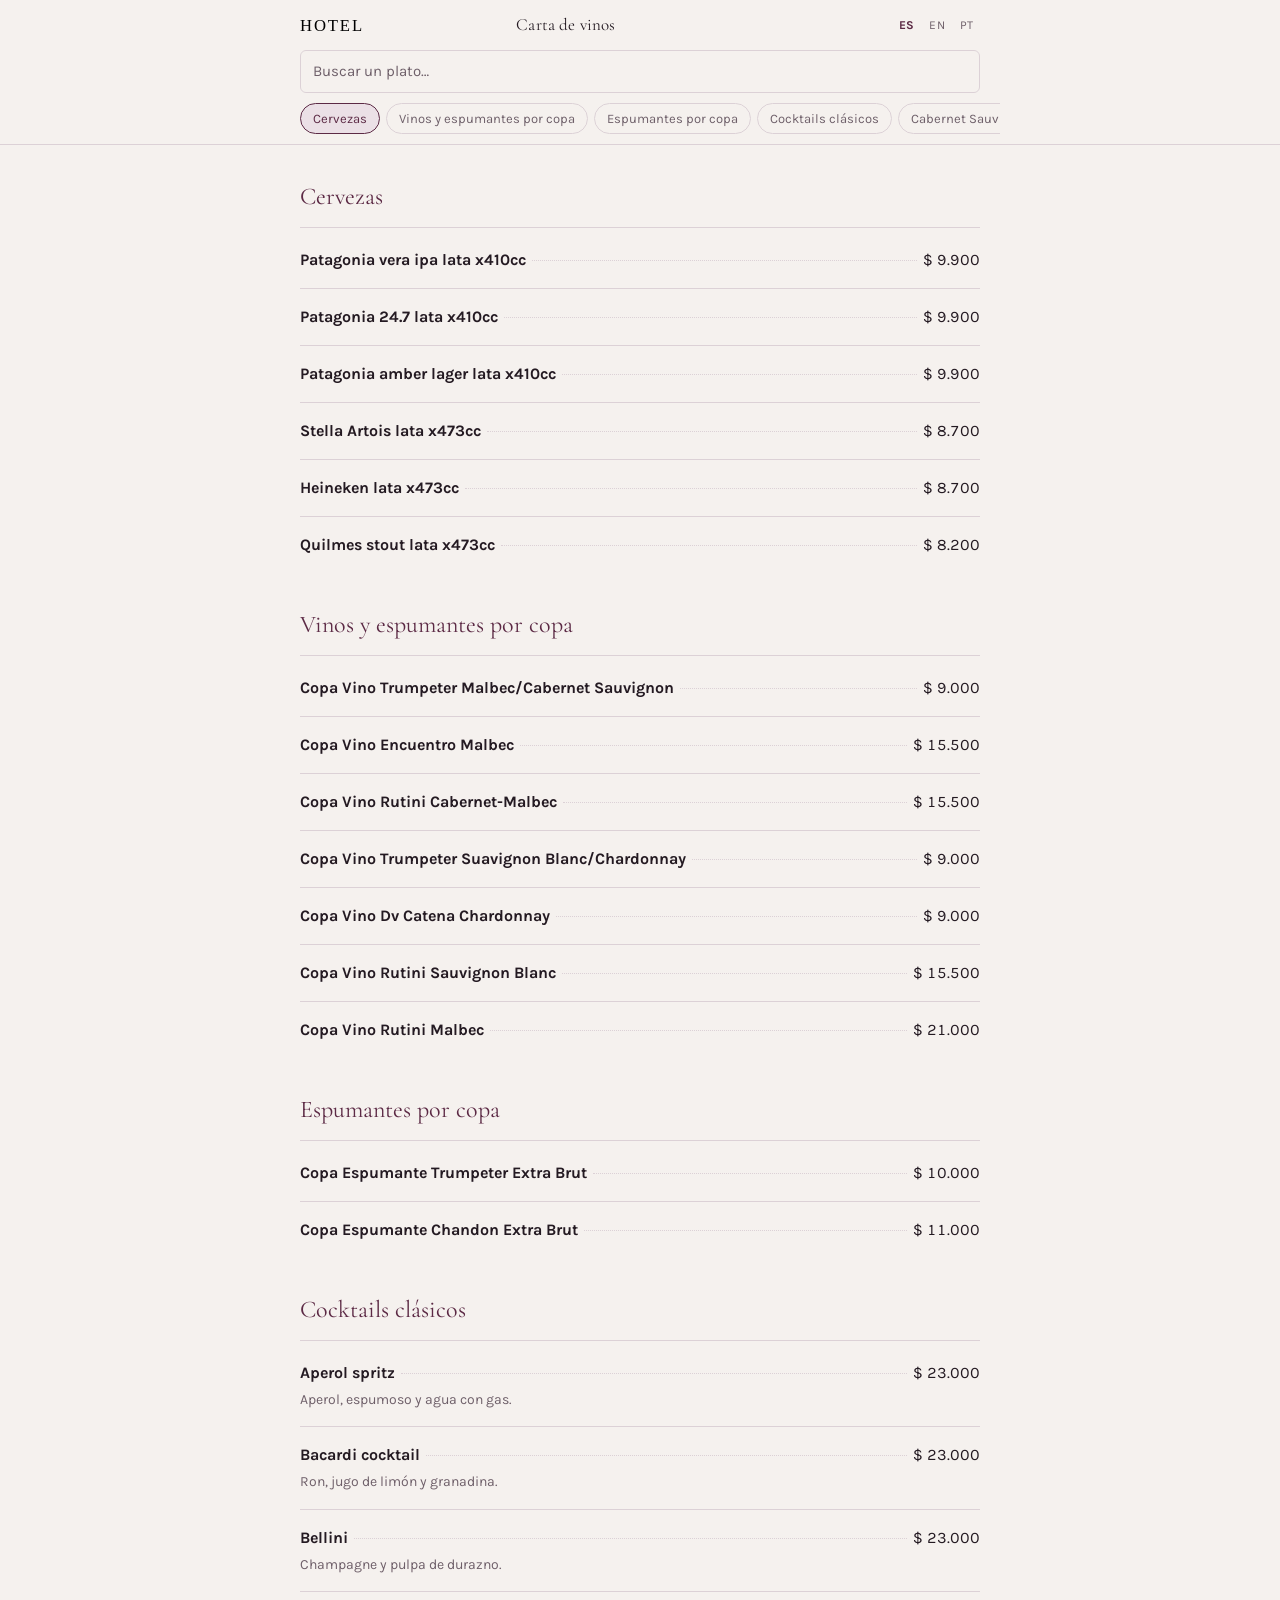
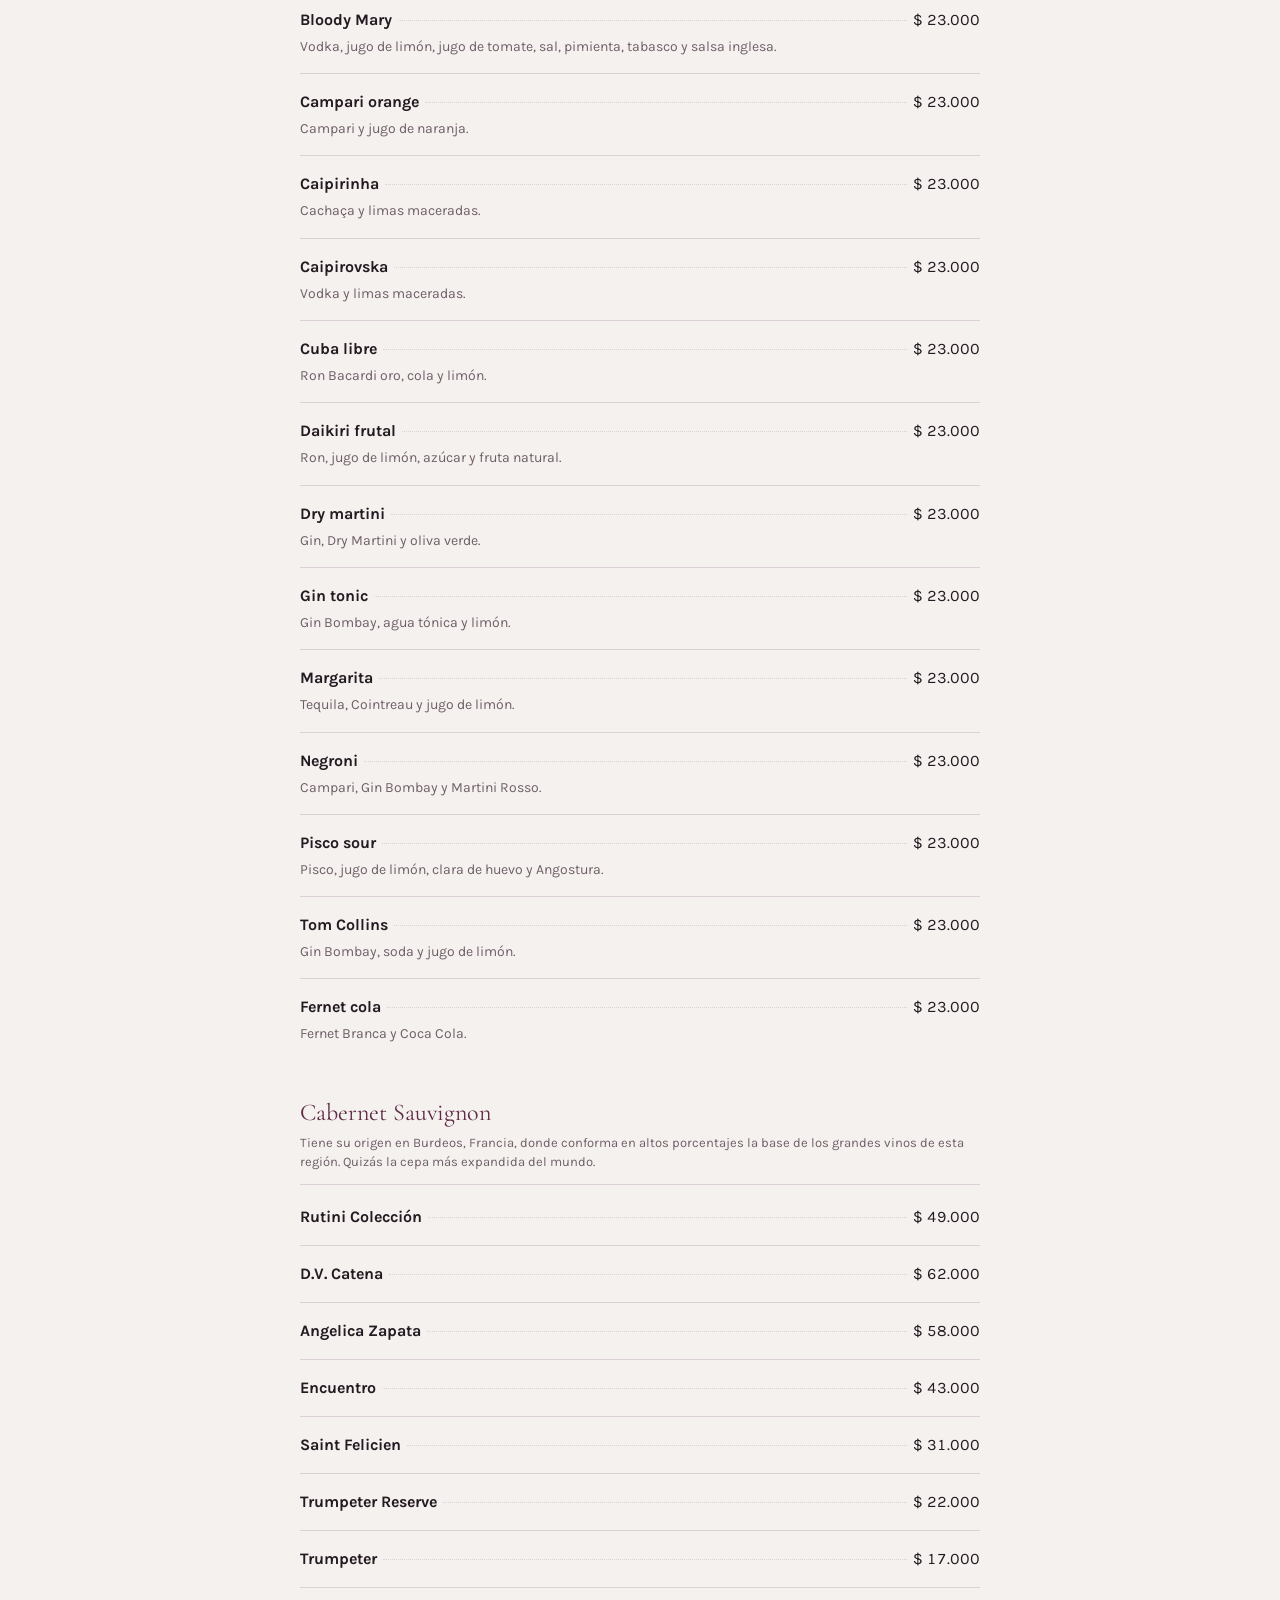
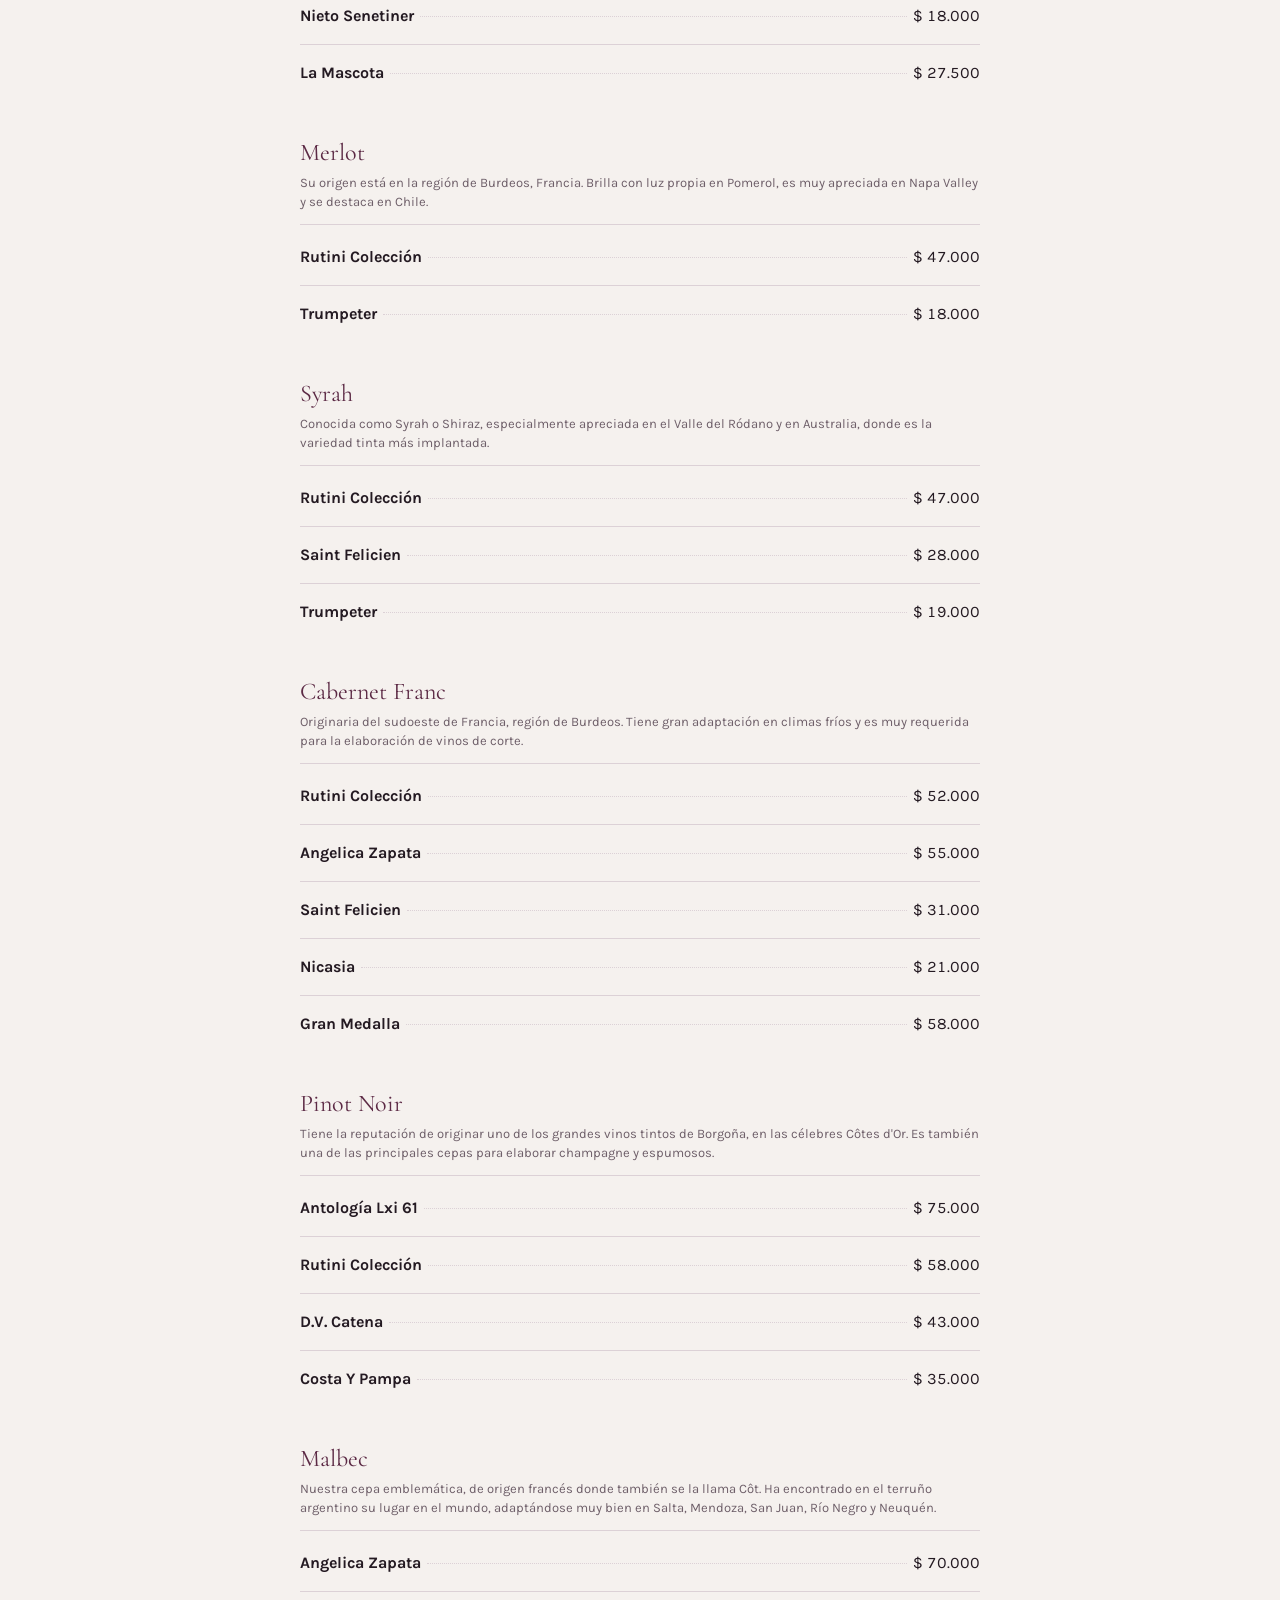
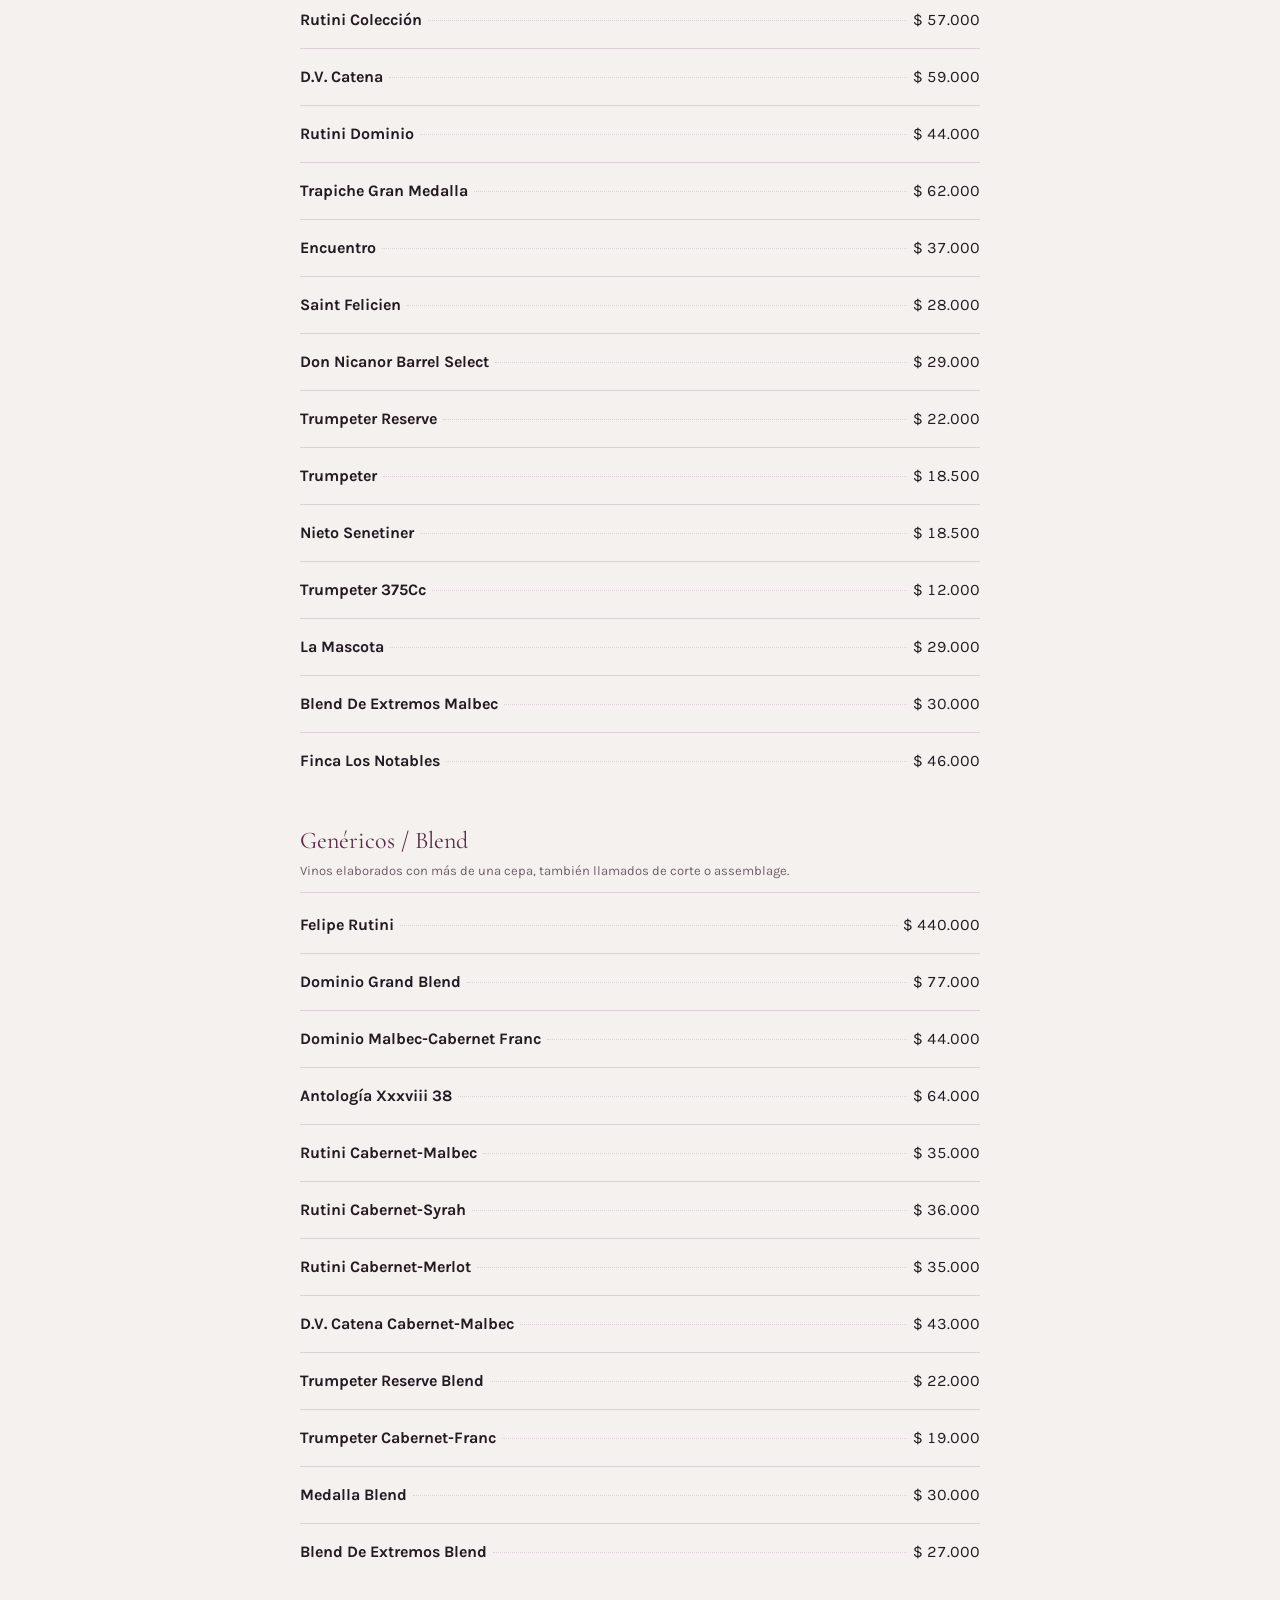
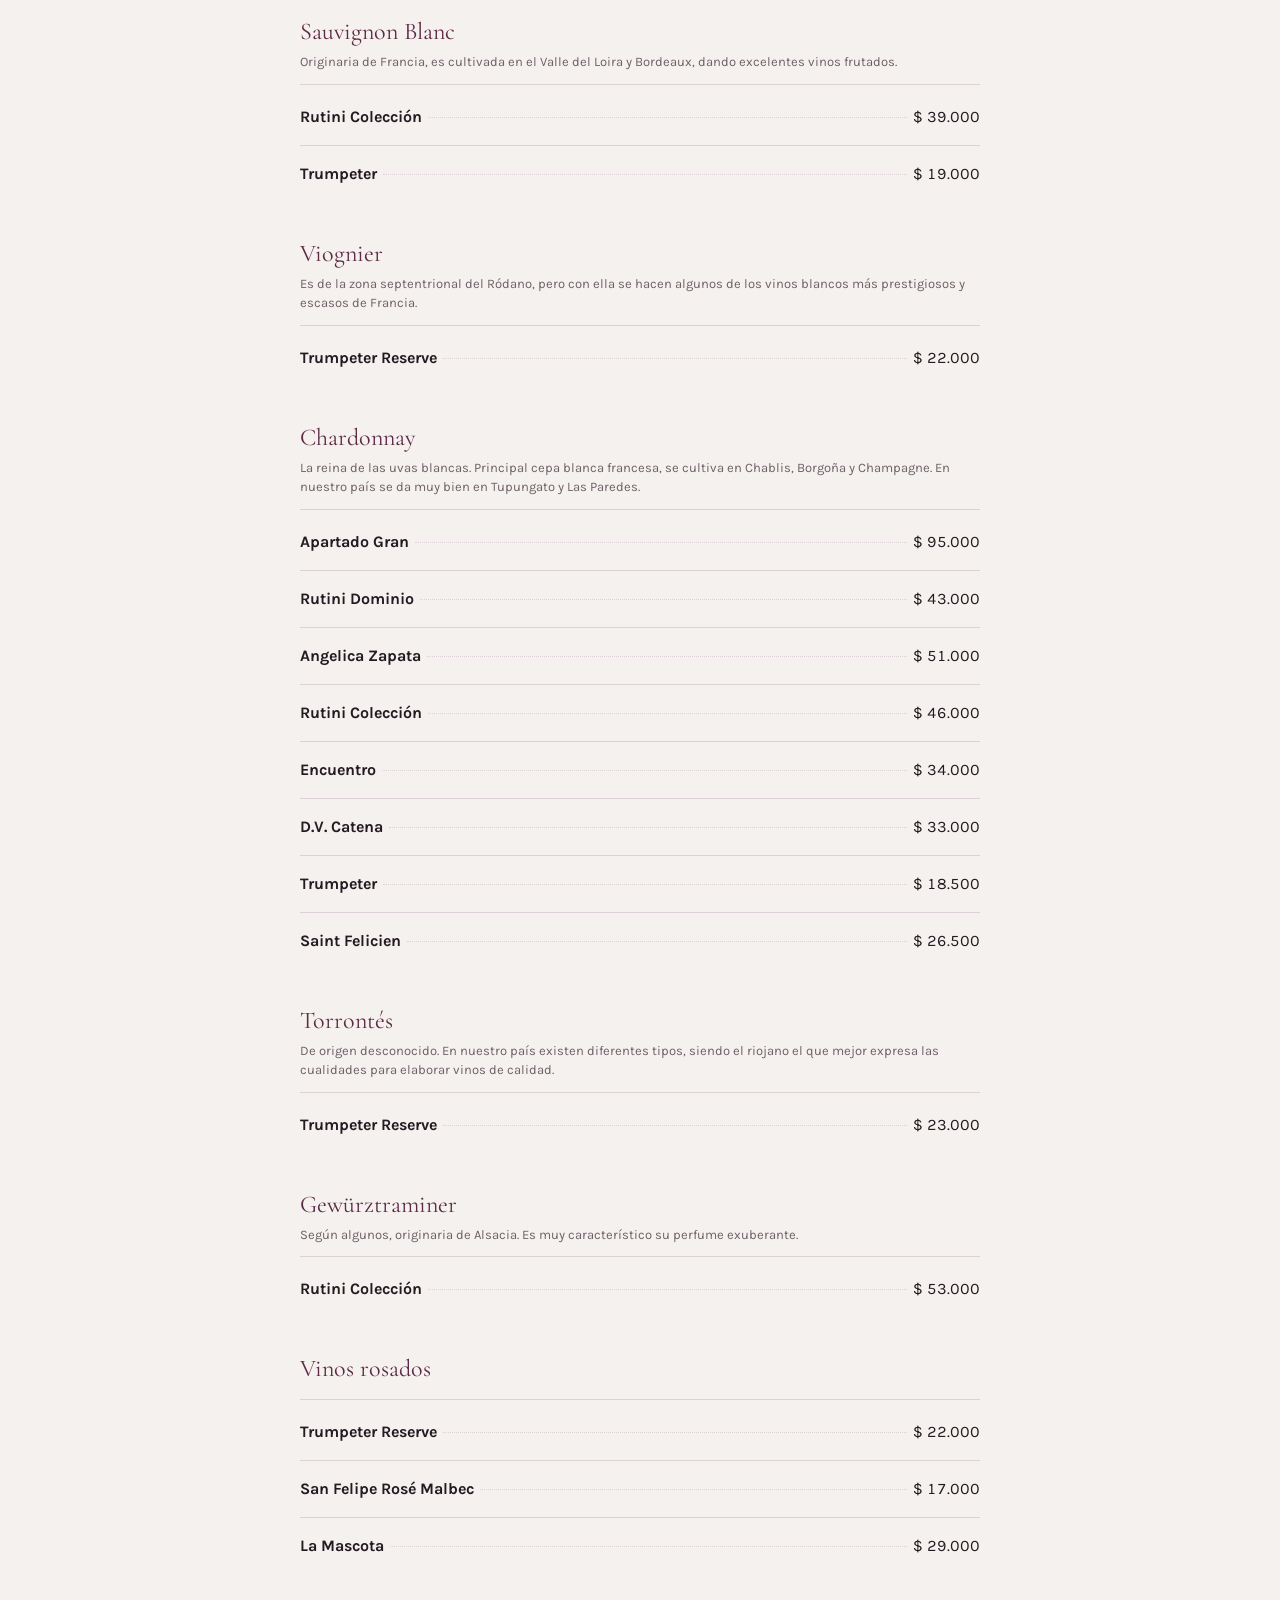
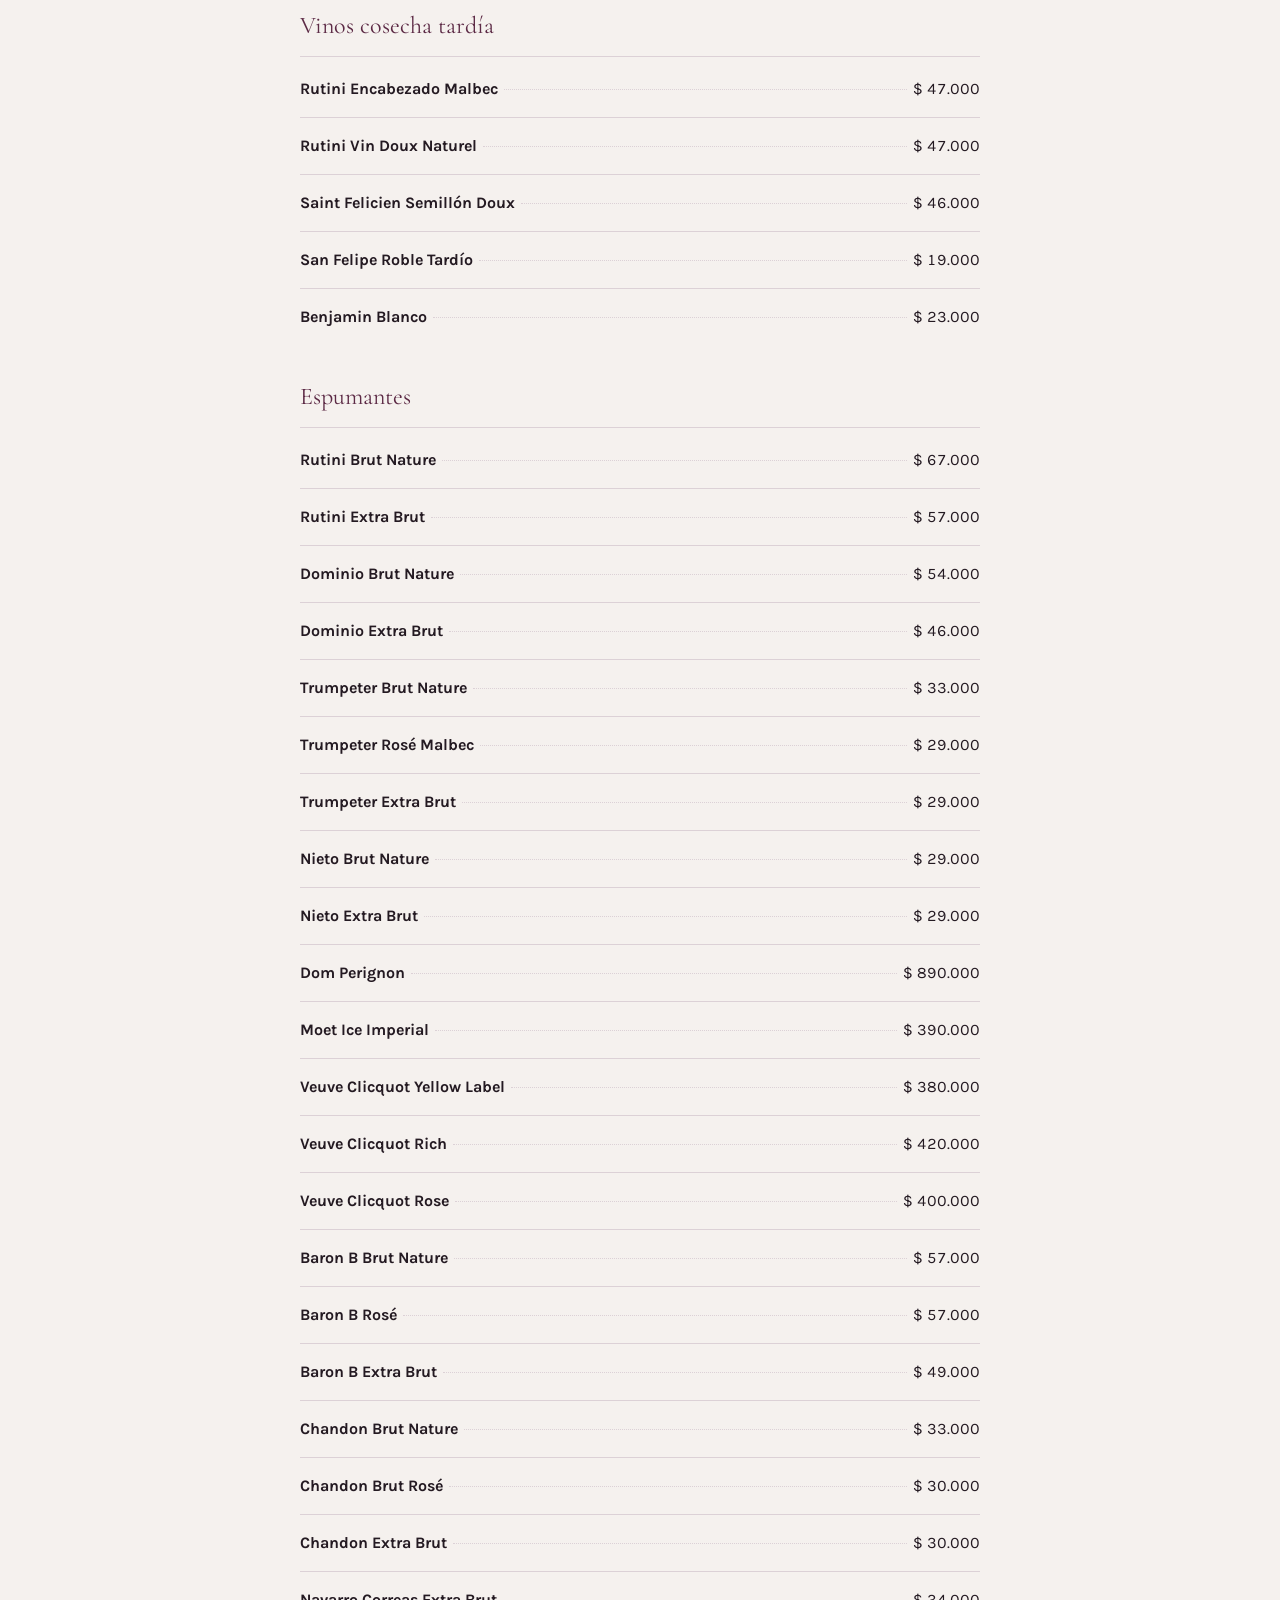
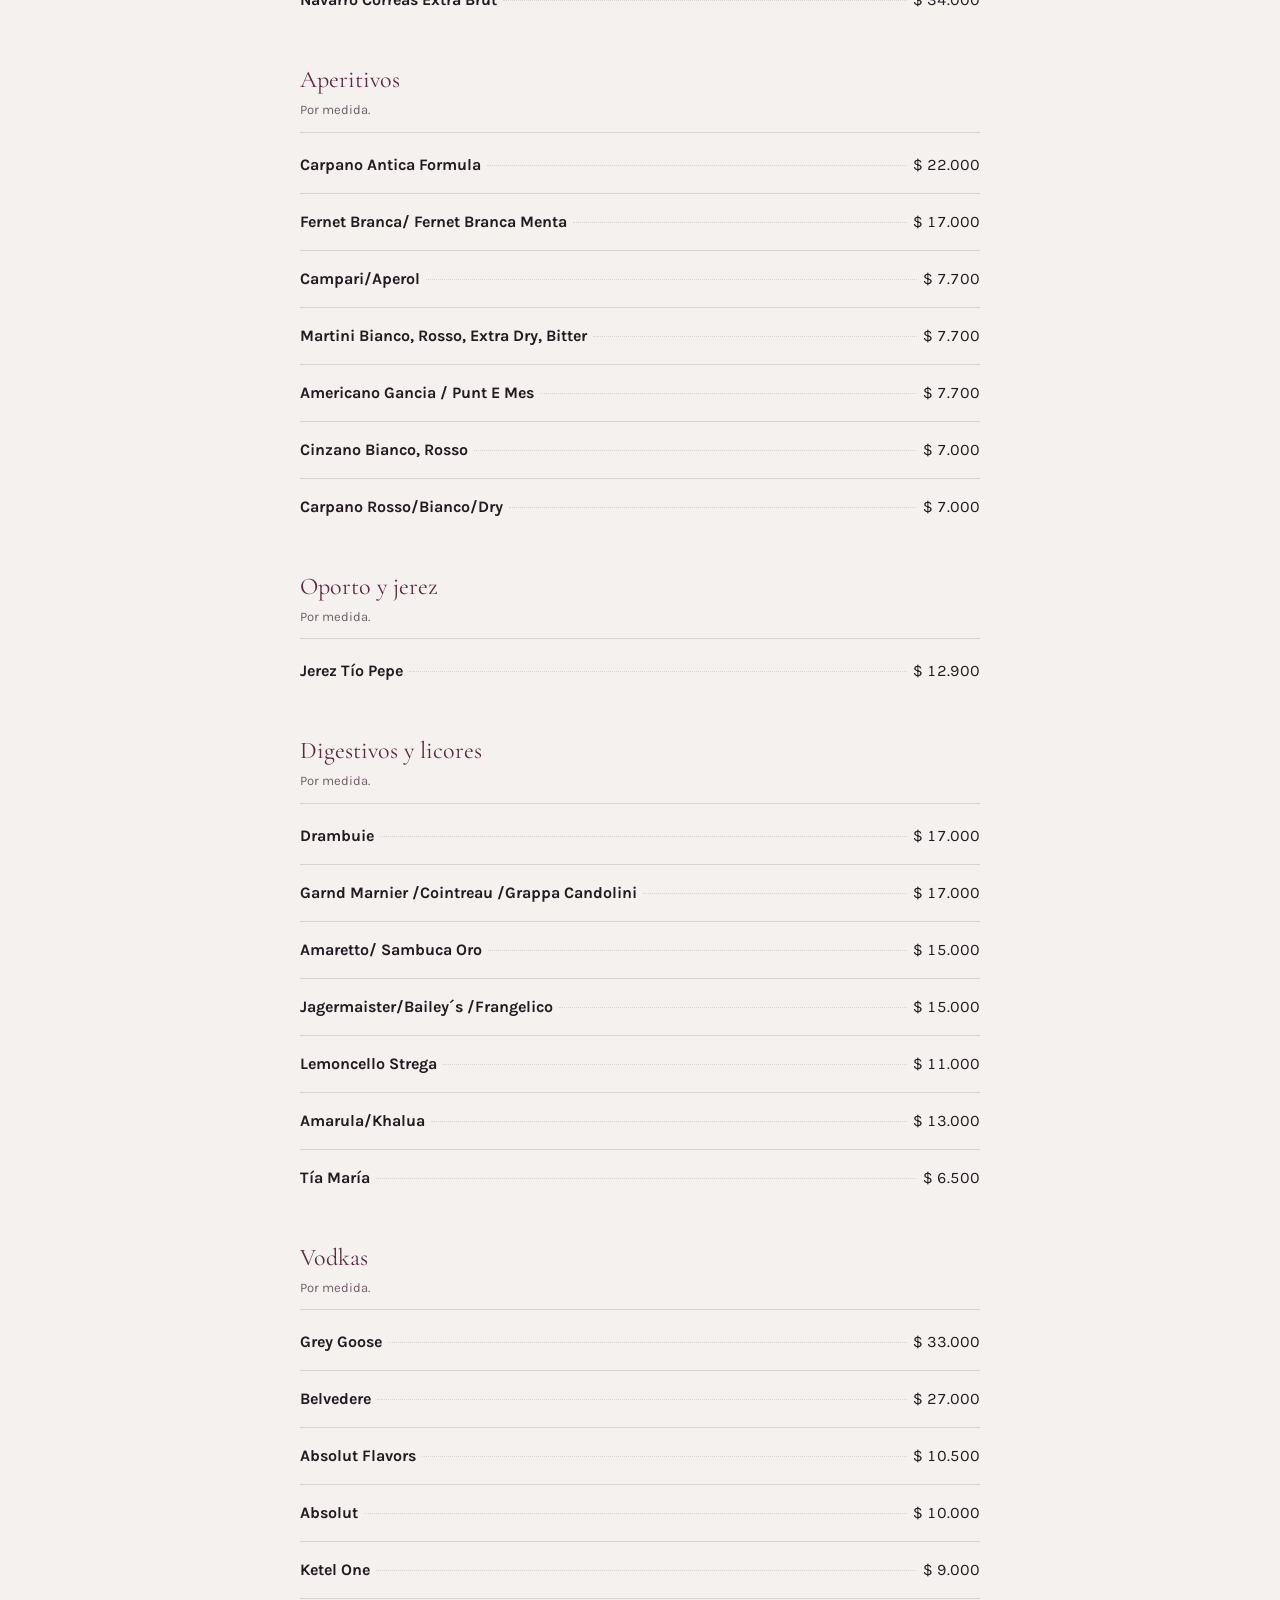
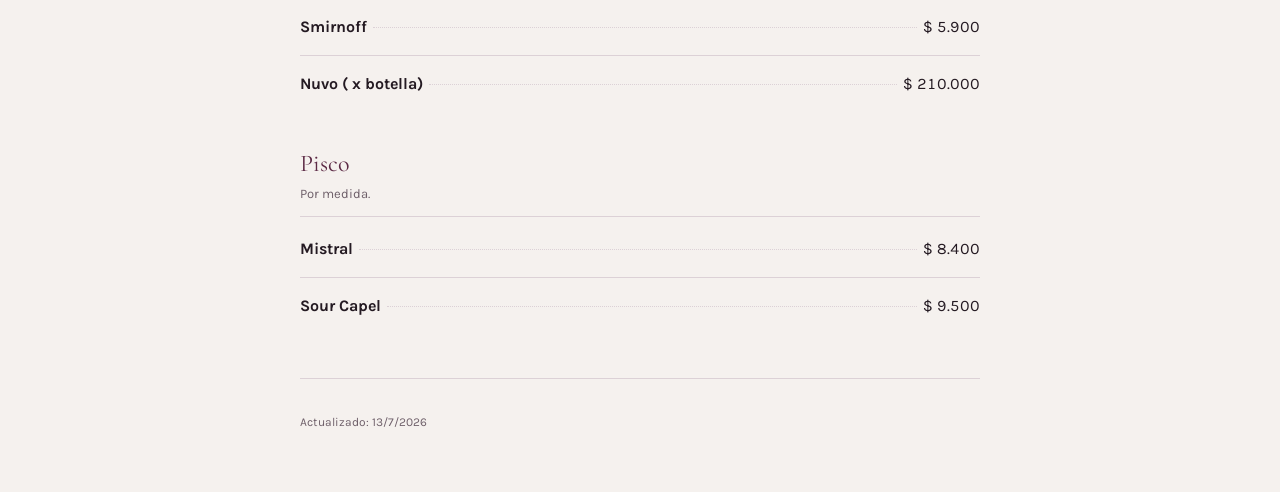
==== carta/carta-vinos/index.html @ 8a918131 "Add files via upload" ====
<!doctype html>
<html lang="es">
<head>
<meta charset="utf-8">
<meta name="viewport" content="width=device-width, initial-scale=1">
<title>Carta de vinos</title>
<meta name="description" content="Carta de Carta de vinos.">
<meta property="og:title" content="Carta de vinos">
<link rel="preconnect" href="https://fonts.googleapis.com">
<link rel="preconnect" href="https://fonts.gstatic.com" crossorigin>
<link href="https://fonts.googleapis.com/css2?family=Karla:wght@400;700&family=Cormorant+Garamond:wght@400;600&family=Libre+Baskerville:wght@400;700&family=Oswald:wght@400;500&display=swap" rel="stylesheet">
<link rel="stylesheet" href="../../assets/css/menu.css">
</head>
<body data-carta="carta-vinos" data-tema="vinos" data-base="../../">
<header class="bar" id="bar"></header>
<main id="app"><p class="empty">Cargando…</p></main>
<script src="../../assets/js/menu.js"></script>
</body>
</html>
---- assets/css/menu.css ----
/* ============================================================
   Cartas digitales — base + temas por carta
   Un solo CSS. El tema se elige con <body data-tema="lb">.
   ============================================================ */

:root {
  --paper: #FBFAF8;
  --ink: #1B1A17;
  --ink-soft: #6B675E;
  --rule: #DFDAD0;
  --accent: #8A6A3B;
  --accent-soft: #F0E9DC;
  --display: "Libre Baskerville", Georgia, serif;
  --body: "Karla", -apple-system, BlinkMacSystemFont, "Segoe UI", sans-serif;
  --maxw: 720px;
}

/* Don Giovanni — ristorante, tinta cálida y burdeos */
[data-tema="dg"] {
  --paper: #F7F2E9;
  --ink: #1E1A16;
  --ink-soft: #756B5C;
  --rule: #DDD2BE;
  --accent: #7A2E38;
  --accent-soft: #EFE2DF;
  --display: "Cormorant Garamond", Georgia, serif;
}

/* Lobby Bar — hotel, azul profundo y bronce */
[data-tema="lb"] {
  --paper: #FBFAF8;
  --ink: #16233A;
  --ink-soft: #6C7789;
  --rule: #DFE2E8;
  --accent: #A67C3D;
  --accent-soft: #F3EADA;
  --display: "Libre Baskerville", Georgia, serif;
}

/* Room Service — sobrio, legible de noche */
[data-tema="rs"] {
  --paper: #FAFAF9;
  --ink: #22262B;
  --ink-soft: #6E747C;
  --rule: #E2E4E6;
  --accent: #3F5B70;
  --accent-soft: #E7EDF2;
  --display: "Libre Baskerville", Georgia, serif;
}

/* Pool Snack — luz, agua */
[data-tema="pool"] {
  --paper: #FBFCFC;
  --ink: #12312F;
  --ink-soft: #5E7370;
  --rule: #D8E5E2;
  --accent: #0F7168;
  --accent-soft: #E0F0ED;
  --display: "Libre Baskerville", Georgia, serif;
}

/* La Federala — parrilla, brasa */
[data-tema="lf"] {
  --paper: #F6F1E8;
  --ink: #211E1B;
  --ink-soft: #6F675E;
  --rule: #DBD2C4;
  --accent: #A63D22;
  --accent-soft: #F1E1DA;
  --display: "Oswald", Impact, sans-serif;
}

/* Carta de vinos — bodega */
[data-tema="vinos"] {
  --paper: #F5F1EE;
  --ink: #241A22;
  --ink-soft: #6E5F69;
  --rule: #DCD1D6;
  --accent: #5C2A45;
  --accent-soft: #EBE0E6;
  --display: "Cormorant Garamond", Georgia, serif;
}

* { box-sizing: border-box; }

body {
  margin: 0;
  background: var(--paper);
  color: var(--ink);
  font-family: var(--body);
  font-size: 16px;
  line-height: 1.5;
  -webkit-font-smoothing: antialiased;
}

.wrap { max-width: var(--maxw); margin: 0 auto; padding: 0 20px; }

/* ---------- barra superior ---------- */
.bar {
  position: sticky; top: 0; z-index: 20;
  background: color-mix(in srgb, var(--paper) 92%, transparent);
  backdrop-filter: saturate(1.4) blur(8px);
  border-bottom: 1px solid var(--rule);
}
.bar__top {
  display: flex; align-items: center; gap: 12px;
  padding: 12px 20px; max-width: var(--maxw); margin: 0 auto;
}
.bar__logo { height: 26px; width: auto; }
.bar__name {
  font-family: var(--display); font-size: 17px; font-weight: 400;
  letter-spacing: .01em; margin: 0; flex: 1; white-space: nowrap;
  overflow: hidden; text-overflow: ellipsis;
}
.bar__lang { display: flex; gap: 2px; }
.bar__lang button {
  border: 0; background: none; font: inherit; font-size: 12px;
  text-transform: uppercase; letter-spacing: .06em;
  color: var(--ink-soft); padding: 4px 6px; cursor: pointer; border-radius: 4px;
}
.bar__lang button[aria-pressed="true"] { color: var(--accent); font-weight: 700; }

.search { padding: 0 20px 10px; max-width: var(--maxw); margin: 0 auto; }
.search input {
  width: 100%; padding: 9px 12px; font: inherit; font-size: 15px;
  color: var(--ink); background: transparent;
  border: 1px solid var(--rule); border-radius: 6px;
}
.search input::placeholder { color: var(--ink-soft); }
.search input:focus { outline: 2px solid var(--accent); outline-offset: 1px; border-color: transparent; }

/* chips de sección */
.chips {
  display: flex; gap: 6px; overflow-x: auto; scrollbar-width: none;
  padding: 0 20px 10px; max-width: var(--maxw); margin: 0 auto;
  -webkit-overflow-scrolling: touch;
}
.chips::-webkit-scrollbar { display: none; }
.chips a {
  flex: 0 0 auto; font-size: 13px; text-decoration: none; white-space: nowrap;
  color: var(--ink-soft); border: 1px solid var(--rule); border-radius: 999px;
  padding: 5px 12px; transition: background .15s, color .15s, border-color .15s;
}
.chips a[aria-current="true"] {
  color: var(--accent); border-color: var(--accent); background: var(--accent-soft);
}

/* ---------- portada ---------- */
.hero { text-align: center; padding: 40px 20px 28px; }
.hero__logo { height: 54px; width: auto; margin-bottom: 14px; }
.hero__title {
  font-family: var(--display); font-weight: 400; font-size: 34px;
  line-height: 1.15; margin: 0 0 6px;
}
.hero__meta { font-size: 12px; color: var(--ink-soft); letter-spacing: .04em; }

/* ---------- secciones ---------- */
.sec { padding-top: 34px; scroll-margin-top: 118px; }
.sec__foto {
  display: block; width: 100%; height: 168px; object-fit: cover;
  border-radius: 10px; margin-bottom: 18px; background: var(--accent-soft);
}
.sec__title {
  font-family: var(--display); font-weight: 400; font-size: 24px; margin: 0 0 2px;
  color: var(--accent);
}
.sec__note { font-size: 13px; color: var(--ink-soft); margin: 0 0 6px; }
.sec__rule { border: 0; border-top: 1px solid var(--rule); margin: 12px 0 4px; }

/* ---------- items: la firma es el punteado hasta el precio ---------- */
.item { padding: 16px 0; border-bottom: 1px solid var(--rule); }
.item:last-child { border-bottom: 0; }
.item__head { display: flex; align-items: baseline; gap: 6px; }
.item__name { font-weight: 700; font-size: 16px; }
.item__dots {
  flex: 1; border-bottom: 1px dotted var(--rule);
  transform: translateY(-4px); min-width: 16px;
}
.item__price {
  font-variant-numeric: tabular-nums; font-size: 16px; white-space: nowrap;
  color: var(--ink);
}
.item__desc { margin: 5px 0 0; font-size: 14px; color: var(--ink-soft); line-height: 1.45; }
.item__tags { display: flex; flex-wrap: wrap; gap: 5px; margin-top: 7px; }
.tag {
  font-size: 10px; letter-spacing: .07em; text-transform: uppercase;
  border: 1px solid var(--rule); color: var(--ink-soft);
  border-radius: 3px; padding: 2px 6px;
}
.tag--nuevo, .tag--sugerencia_chef, .tag--promo_3x4 {
  border-color: var(--accent); color: var(--accent); background: var(--accent-soft);
}

/* ---------- pie ---------- */
.foot {
  margin-top: 44px; padding: 22px 0 48px; border-top: 1px solid var(--rule);
  font-size: 12px; color: var(--ink-soft); line-height: 1.6;
}
.foot a { color: var(--accent); }

.empty { padding: 40px 0; text-align: center; color: var(--ink-soft); font-size: 15px; }

/* ---------- home / selector ---------- */
.cards { display: grid; gap: 12px; padding: 8px 0 48px; }
.card {
  display: flex; align-items: center; justify-content: space-between; gap: 12px;
  padding: 18px 20px; text-decoration: none; color: var(--ink);
  border: 1px solid var(--rule); border-radius: 10px; background: #fff;
}
.card:hover, .card:focus-visible { border-color: var(--accent); outline: none; }
.card__name { font-family: var(--display); font-size: 20px; }
.card__meta { font-size: 12px; color: var(--ink-soft); }
.card__arrow { color: var(--accent); }

@media (prefers-reduced-motion: reduce) {
  * { transition: none !important; scroll-behavior: auto !important; }
}
html { scroll-behavior: smooth; }
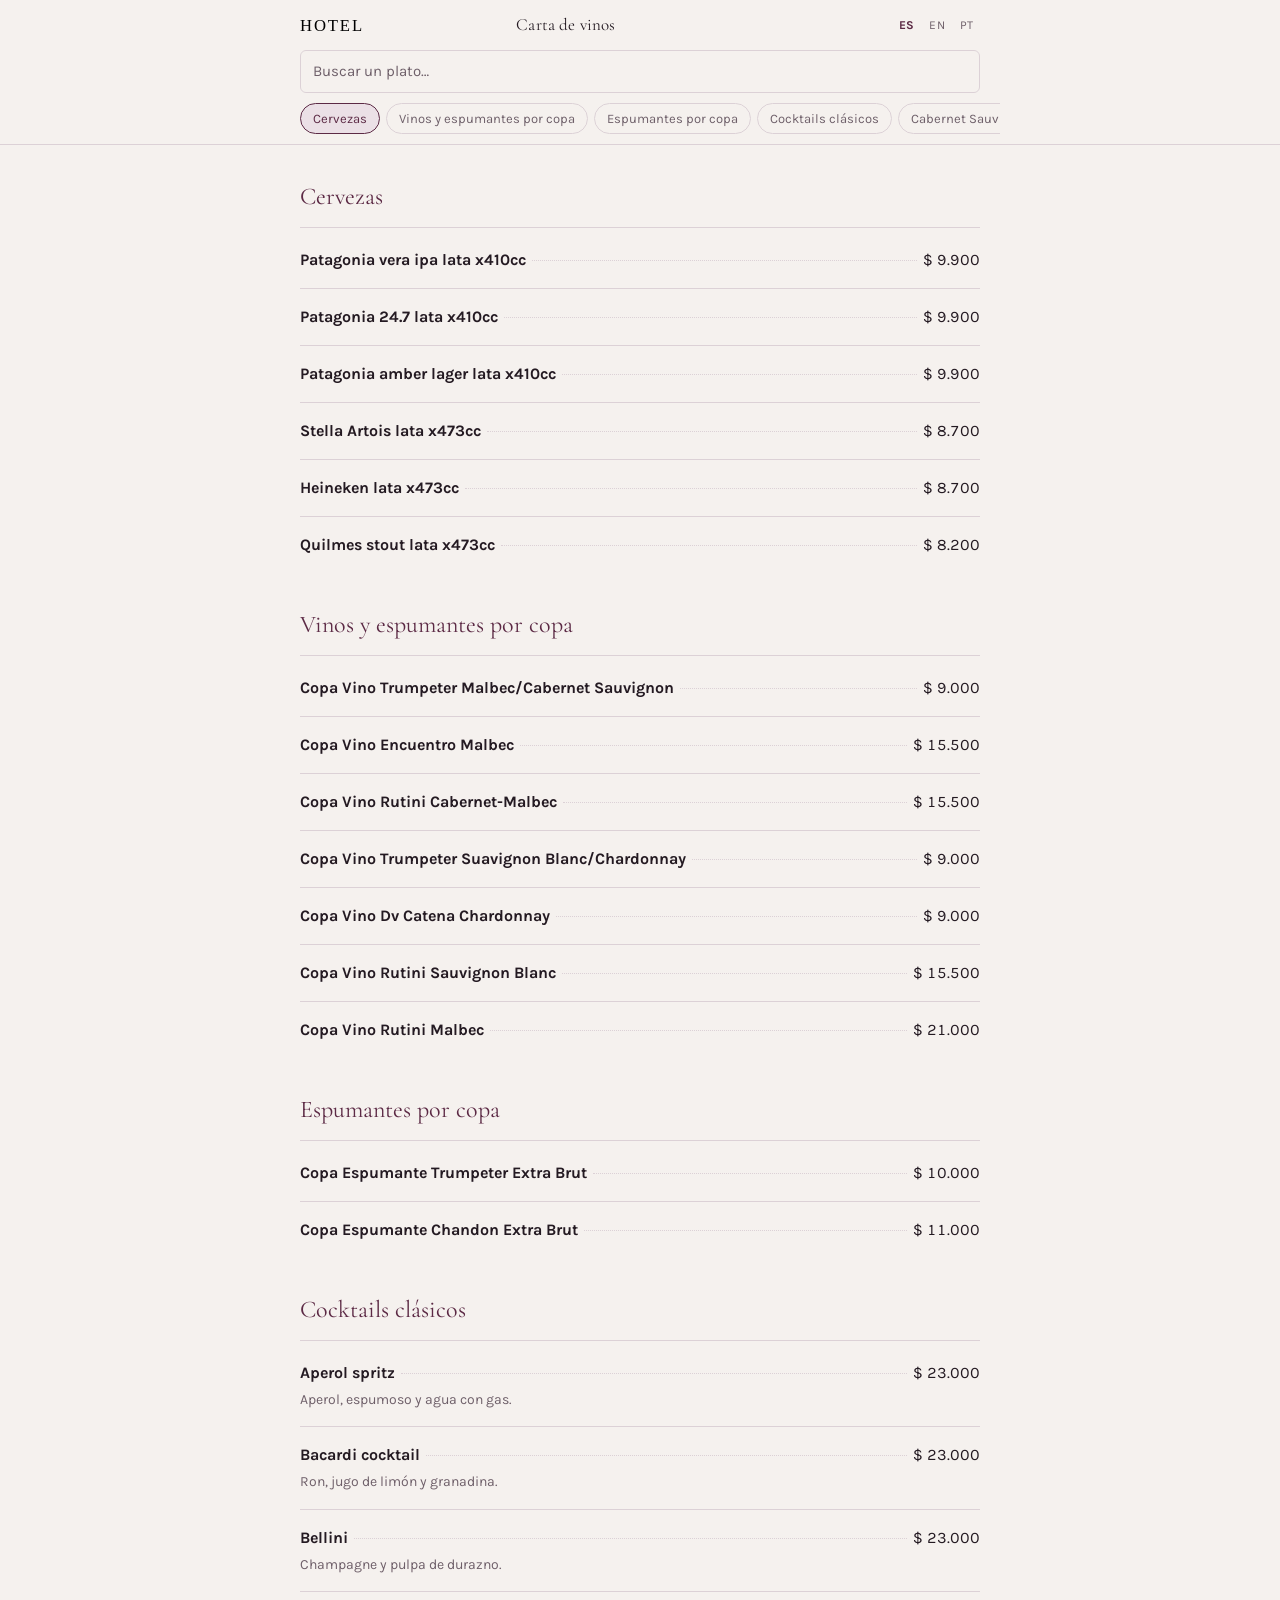
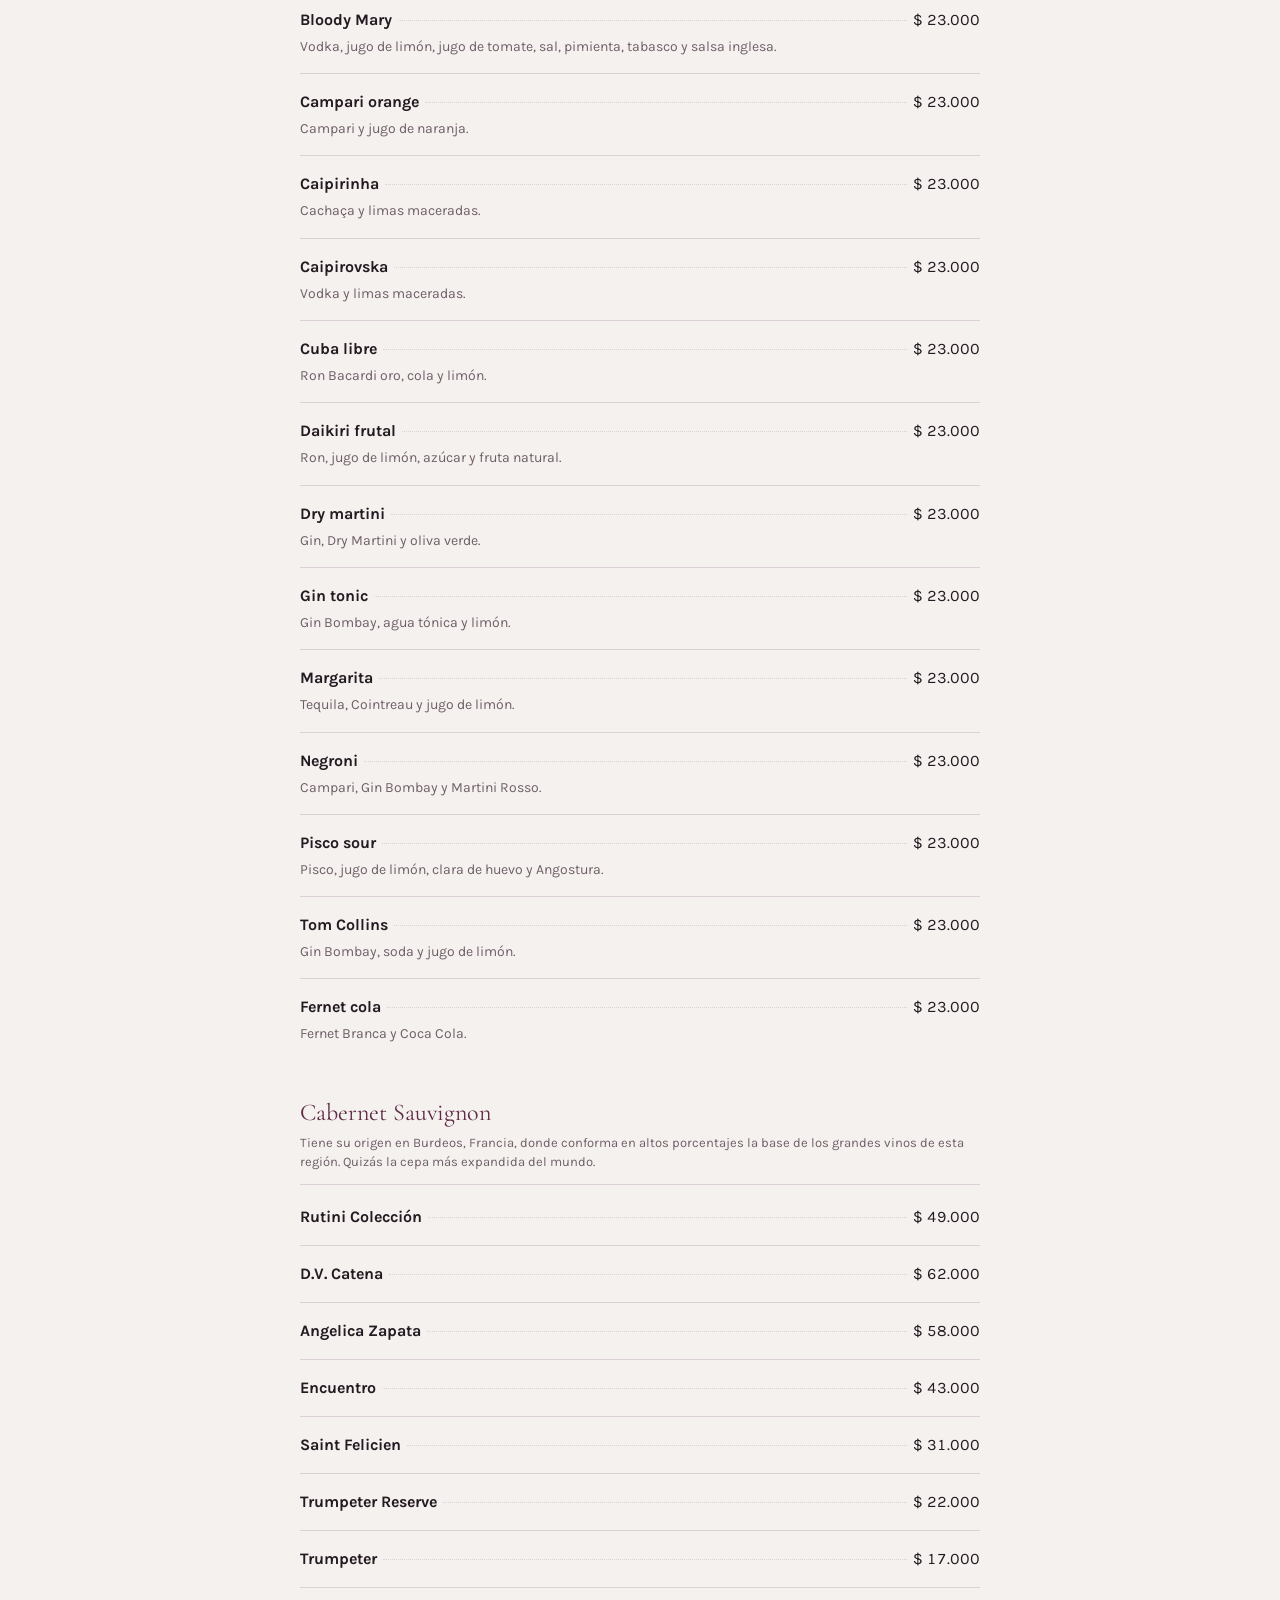
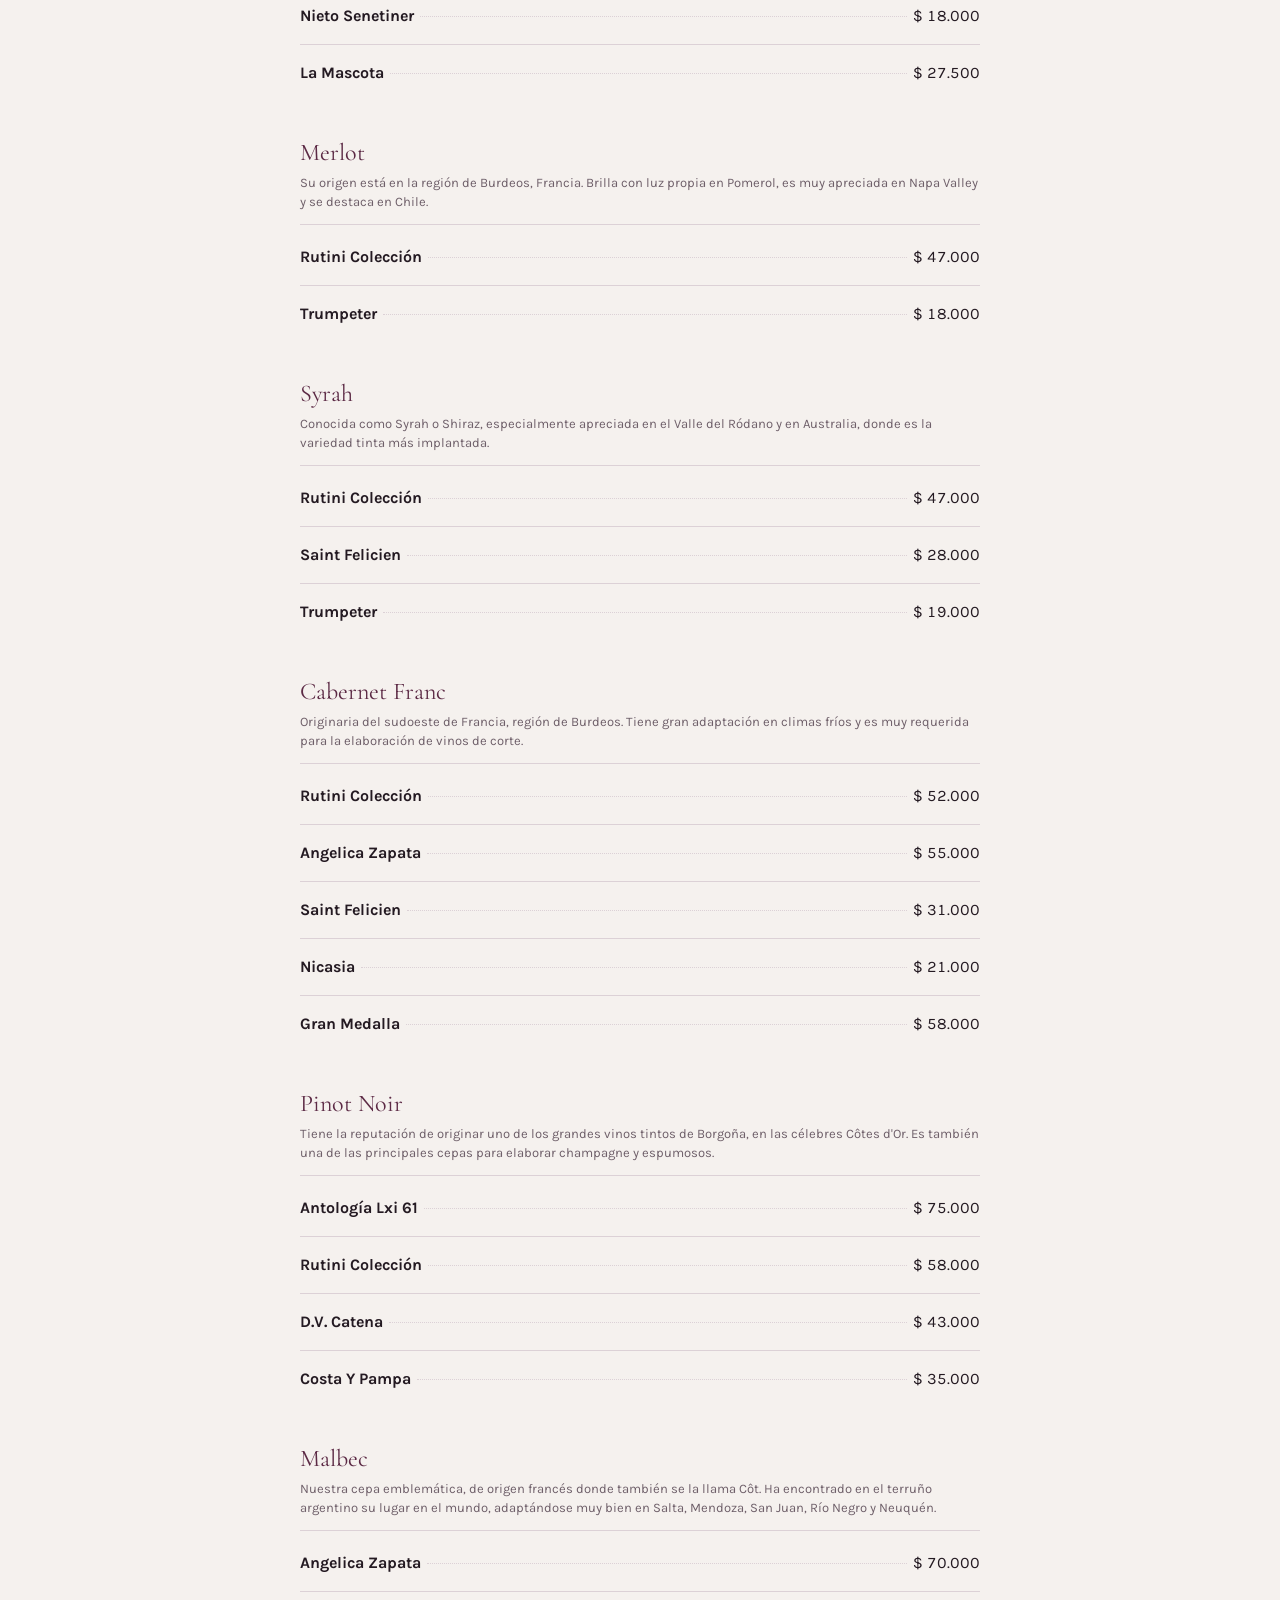
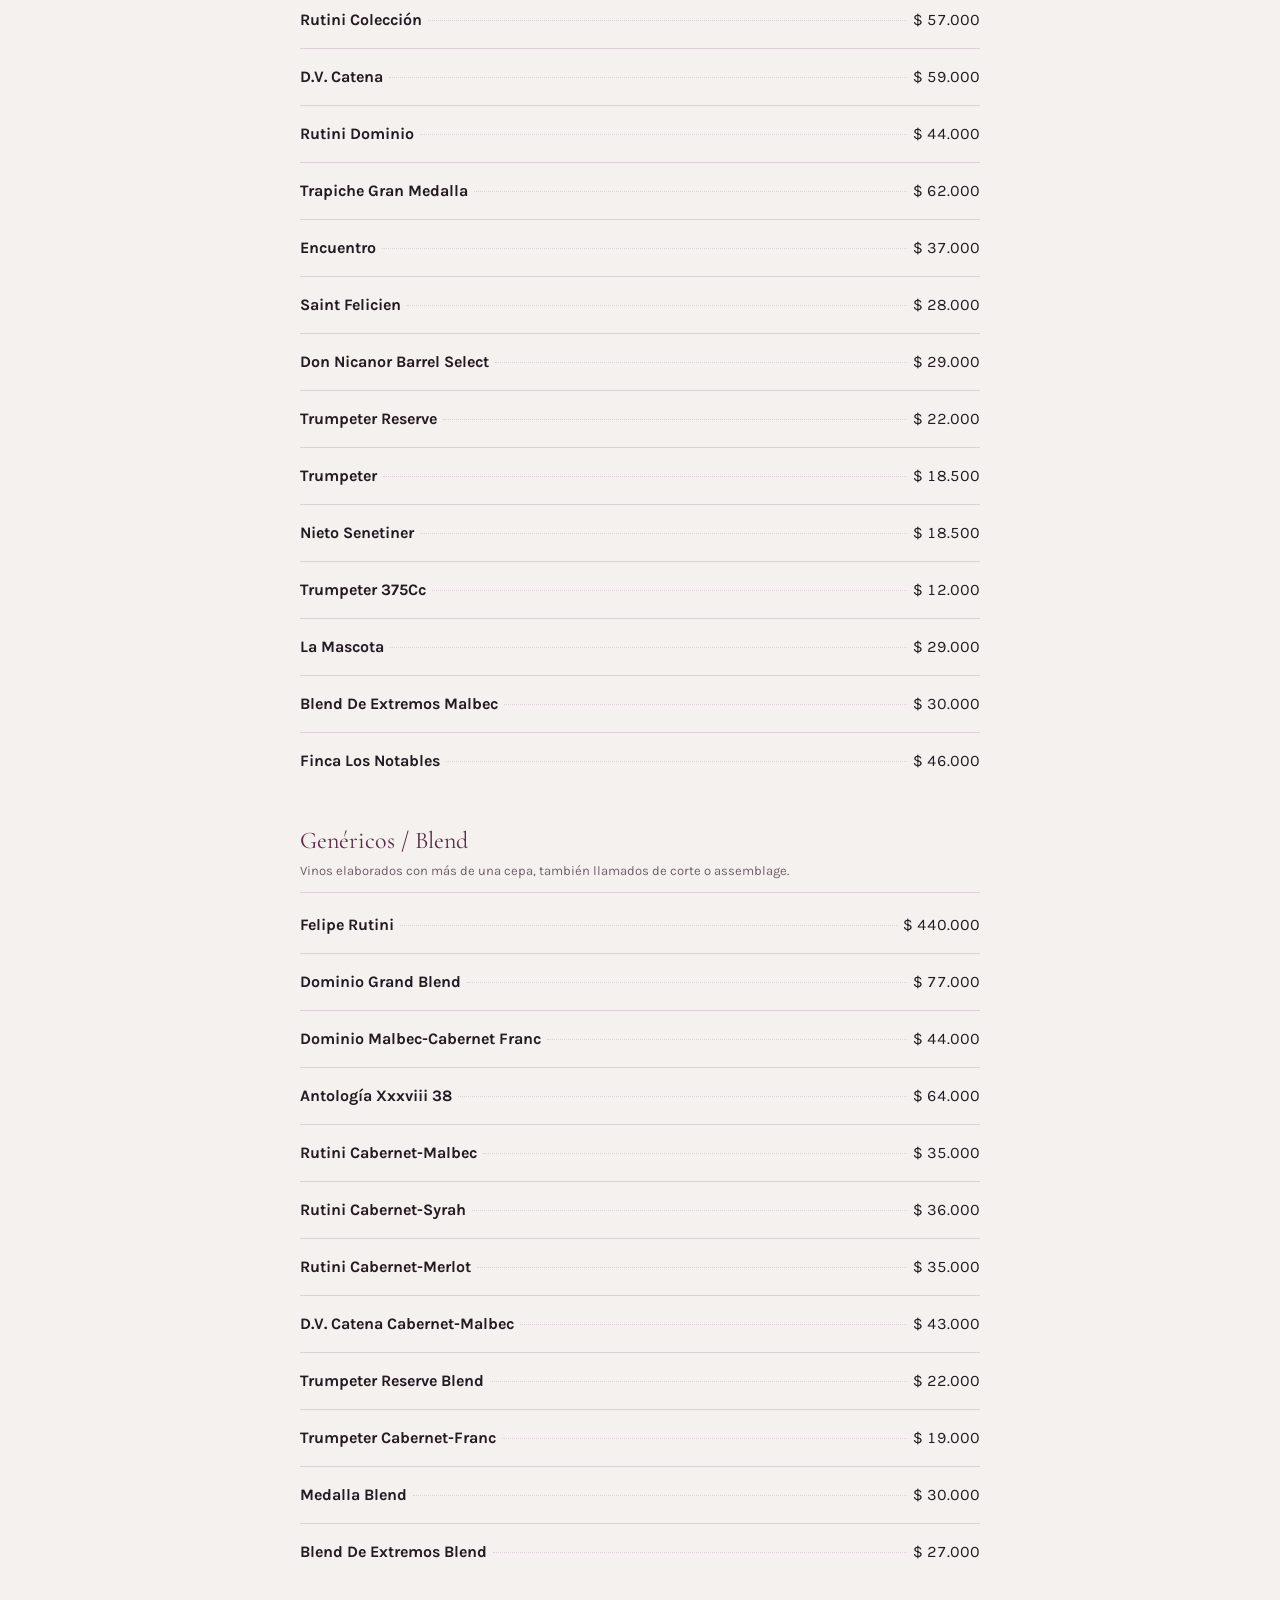
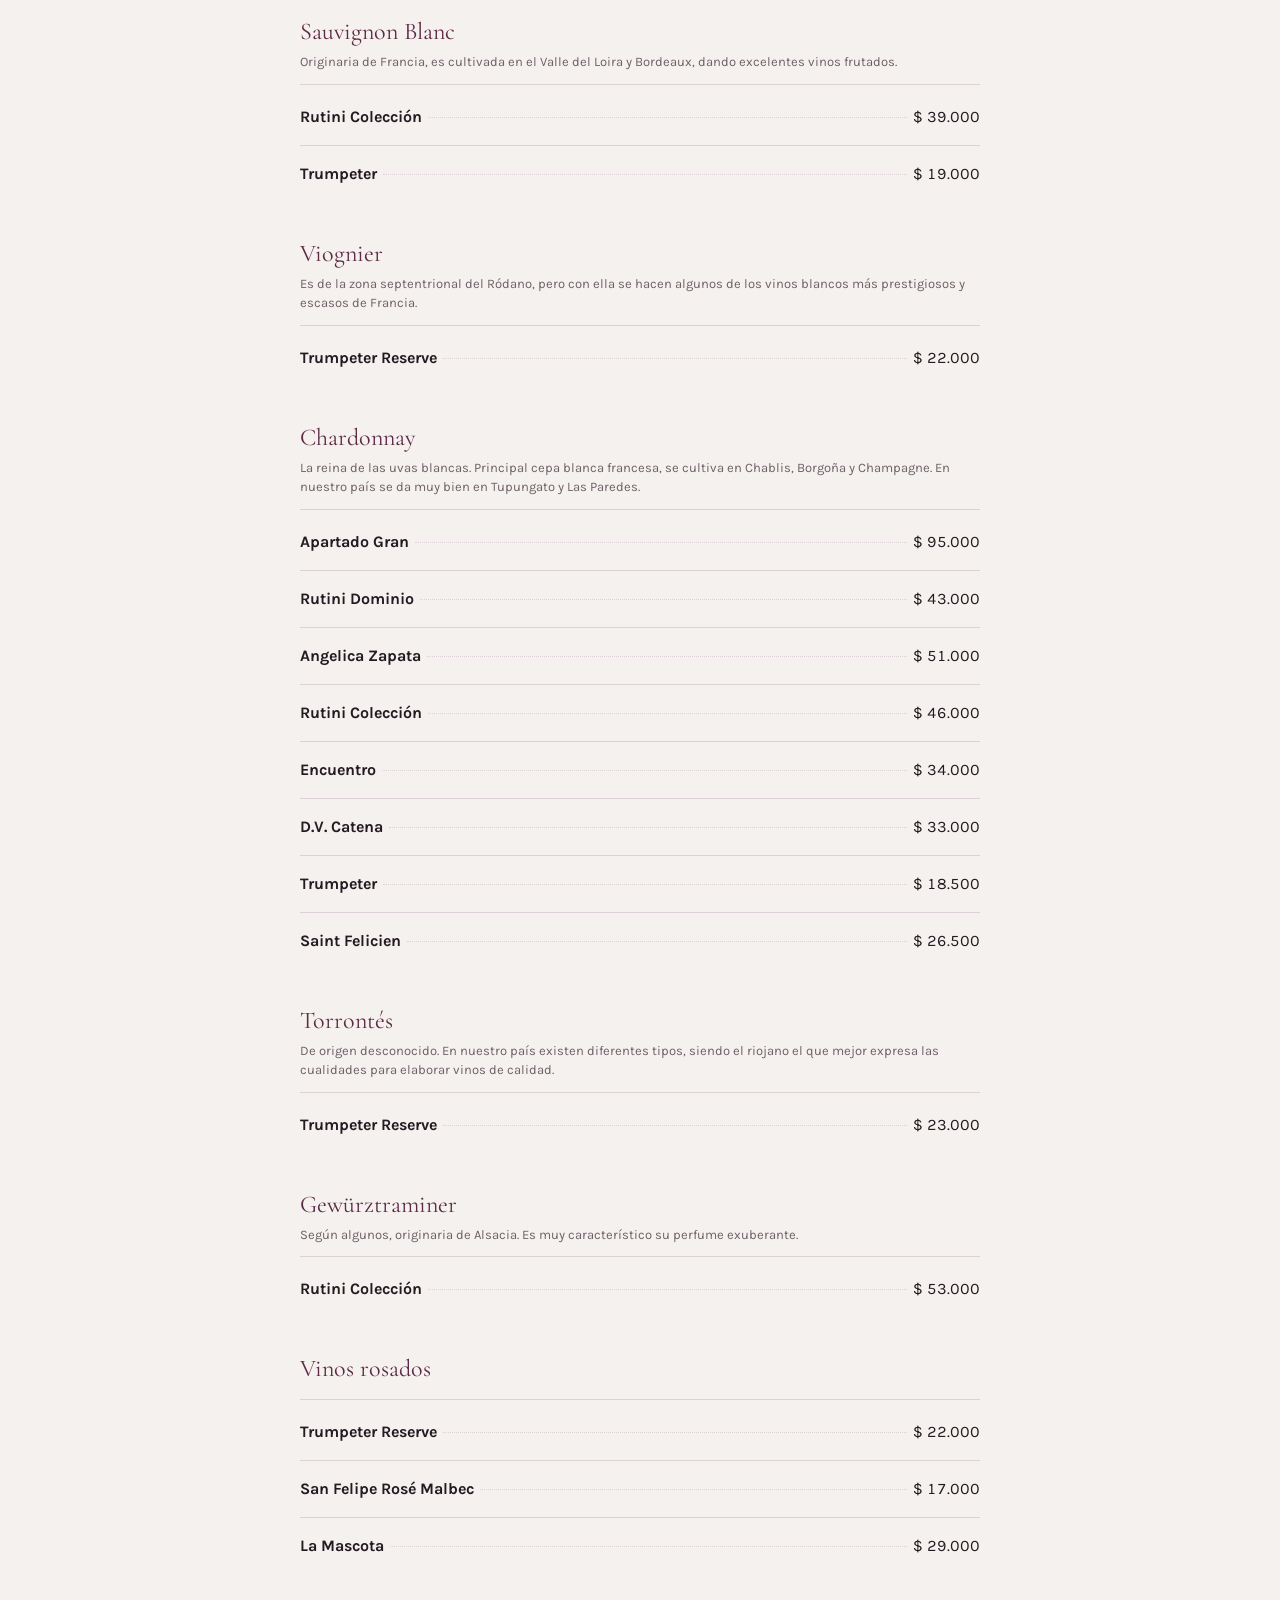
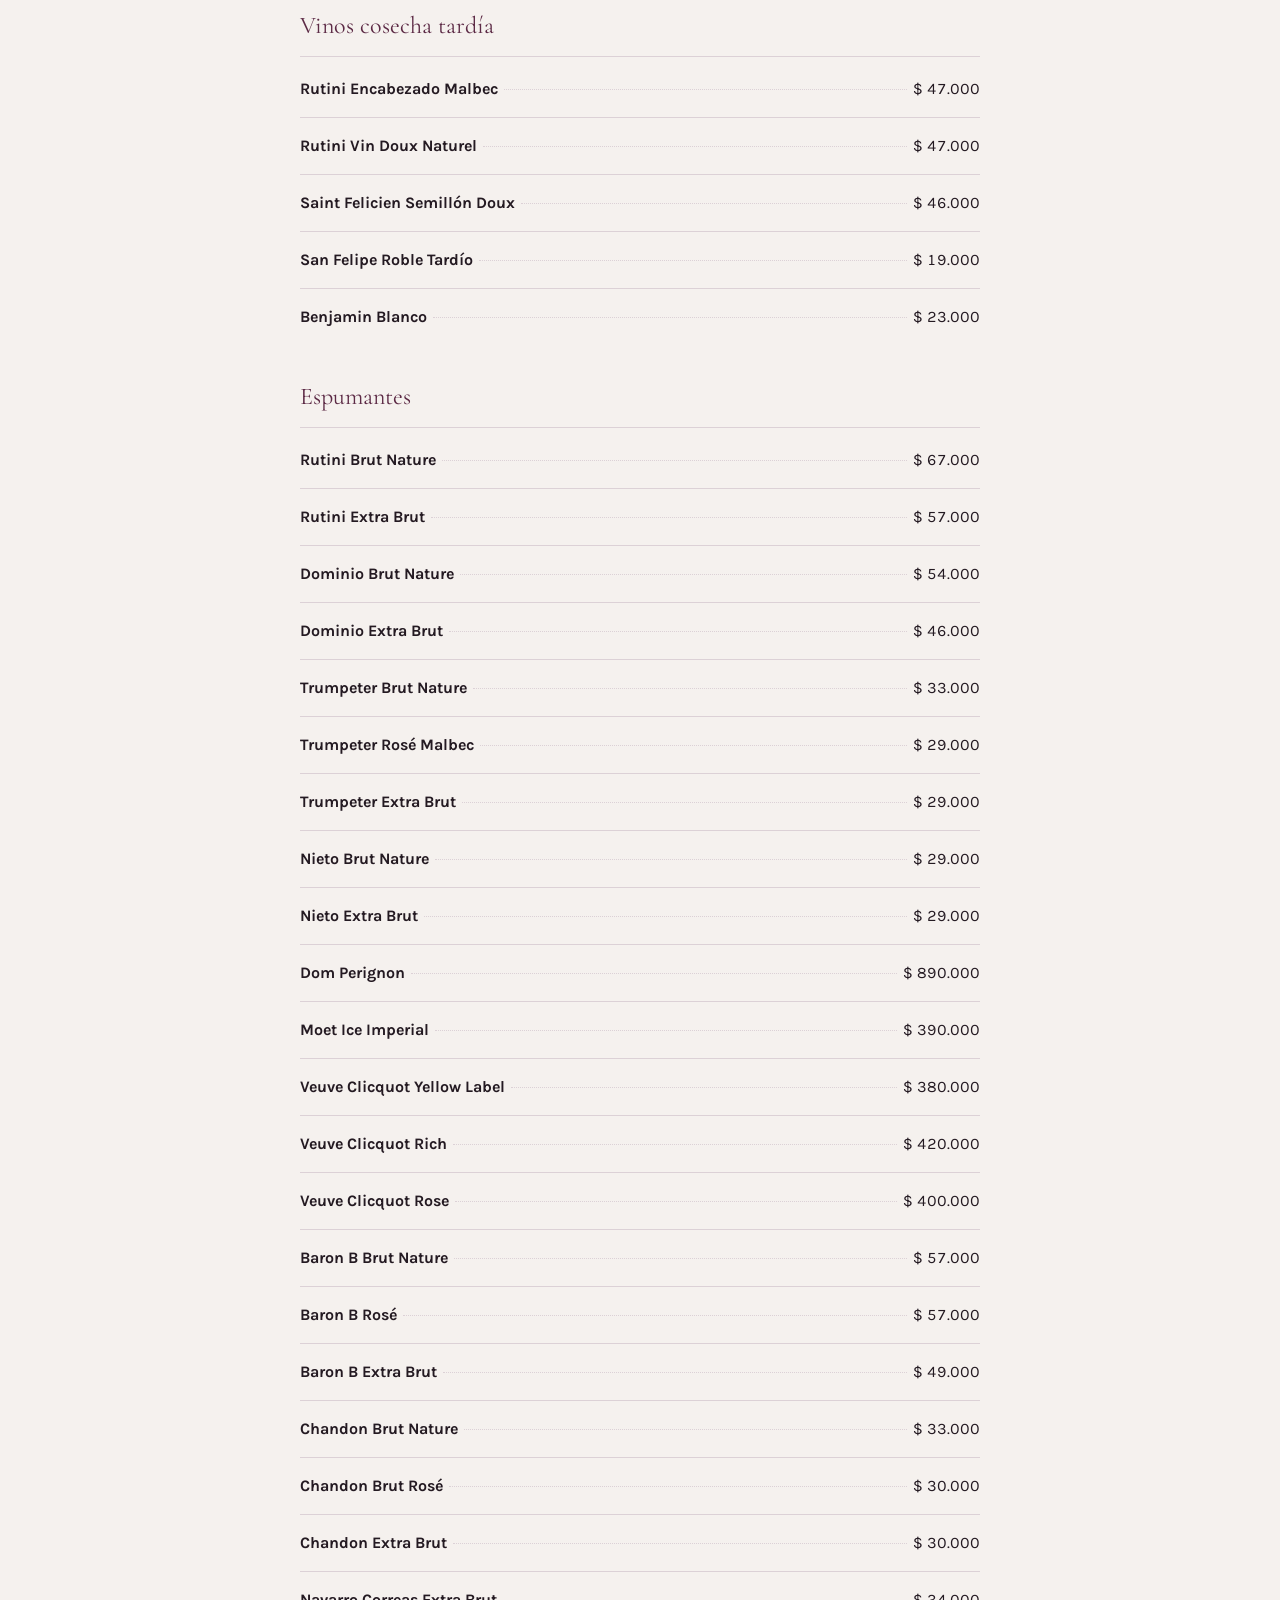
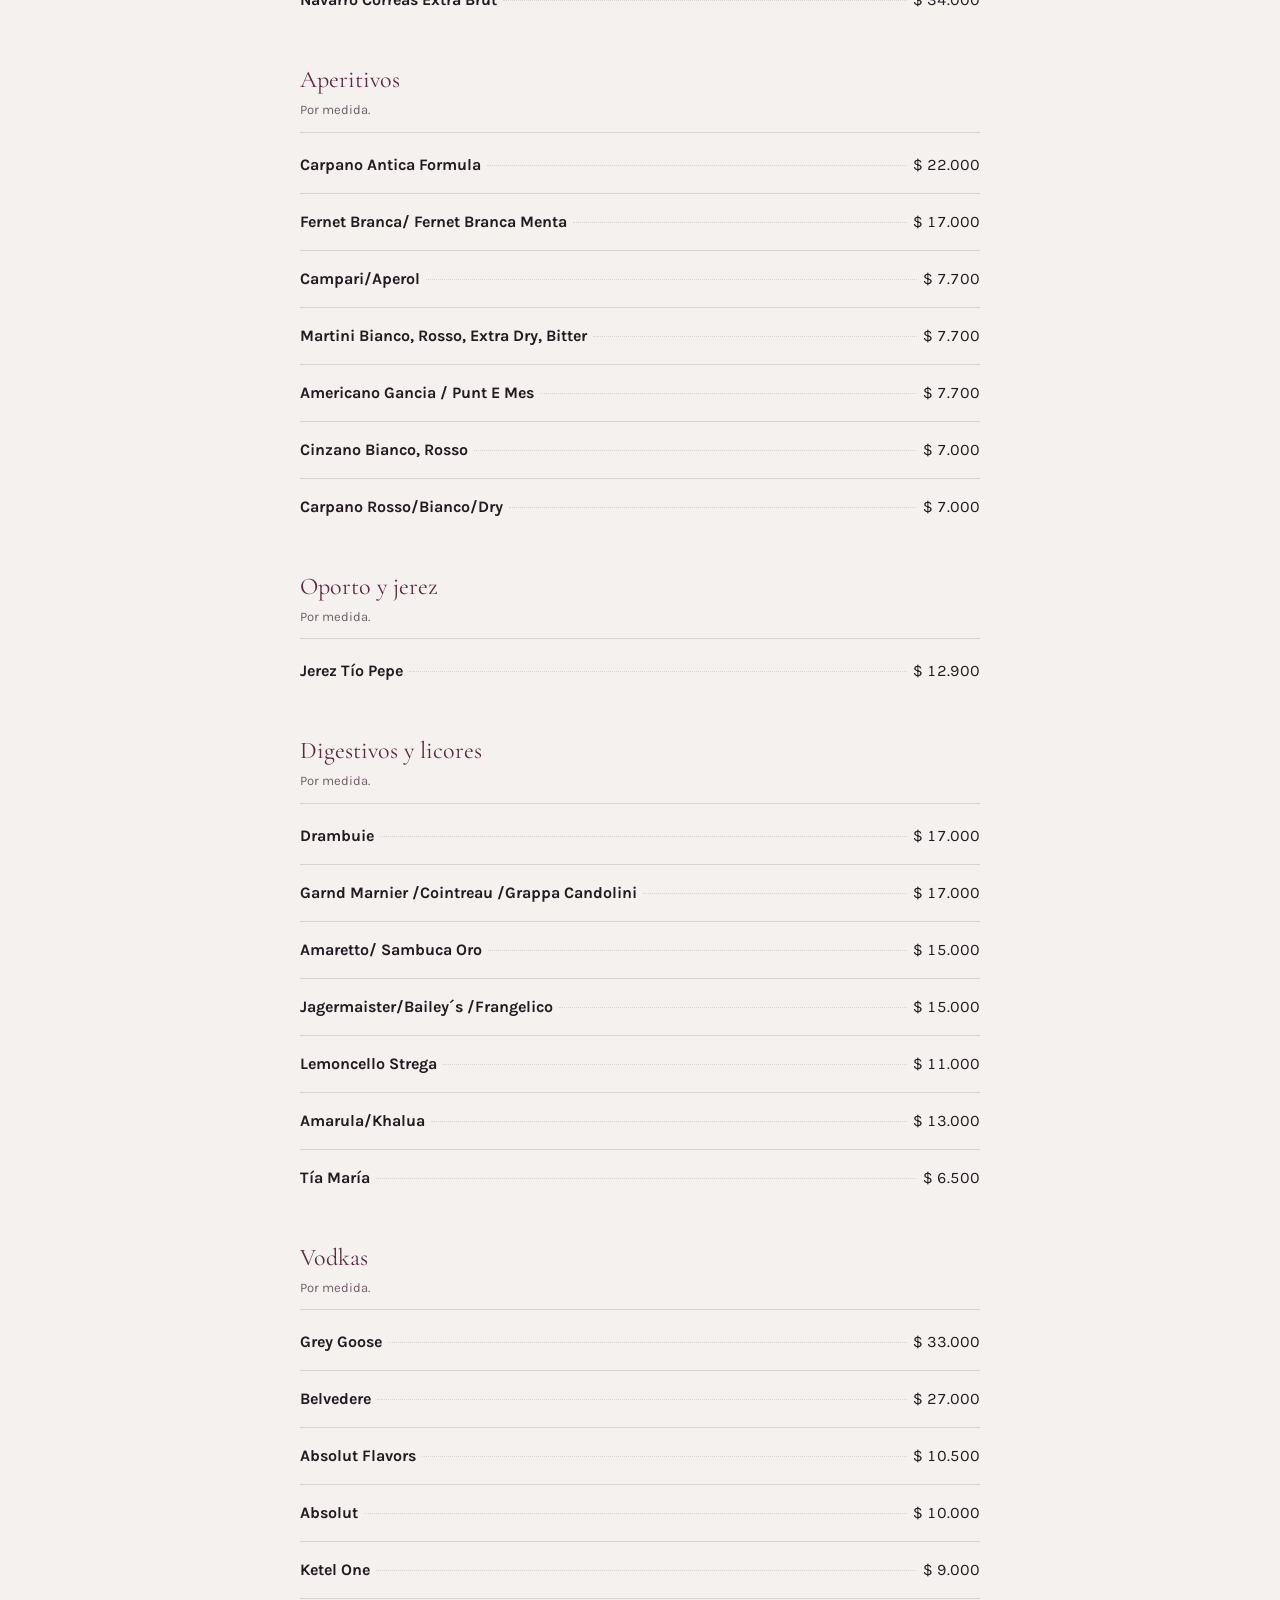
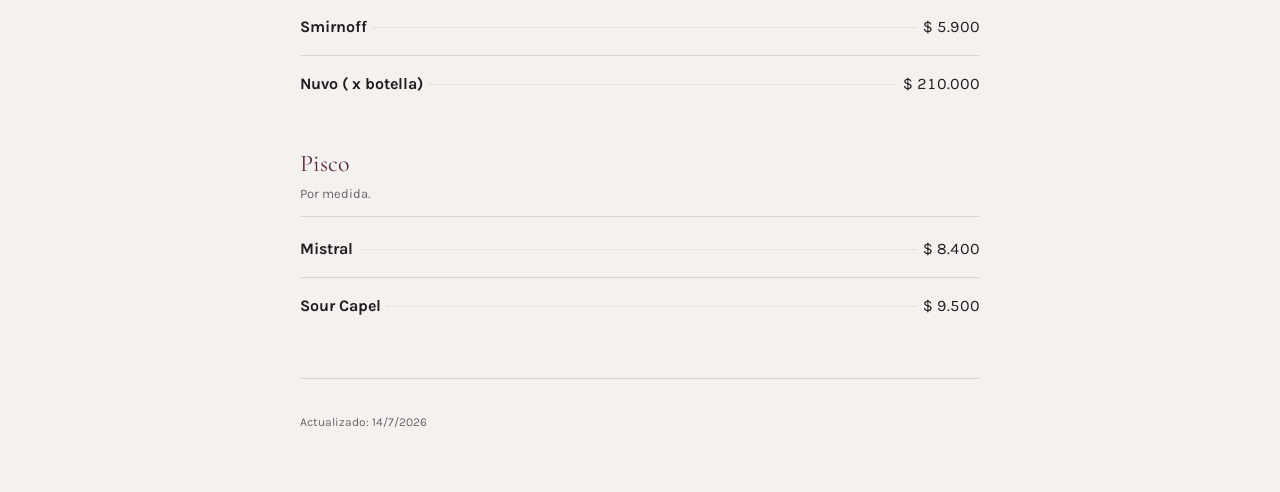
==== commit c5c64262: "Cartas: carta/carta-vinos/index.html" ====
--- a/carta/carta-vinos/index.html
+++ b/carta/carta-vinos/index.html
@@ -4,7 +4,6 @@
 <meta charset="utf-8">
 <meta name="viewport" content="width=device-width, initial-scale=1">
 <title>Carta de vinos</title>
-<meta name="description" content="Carta de Carta de vinos.">
 <meta property="og:title" content="Carta de vinos">
 <link rel="preconnect" href="https://fonts.googleapis.com">
 <link rel="preconnect" href="https://fonts.gstatic.com" crossorigin>
